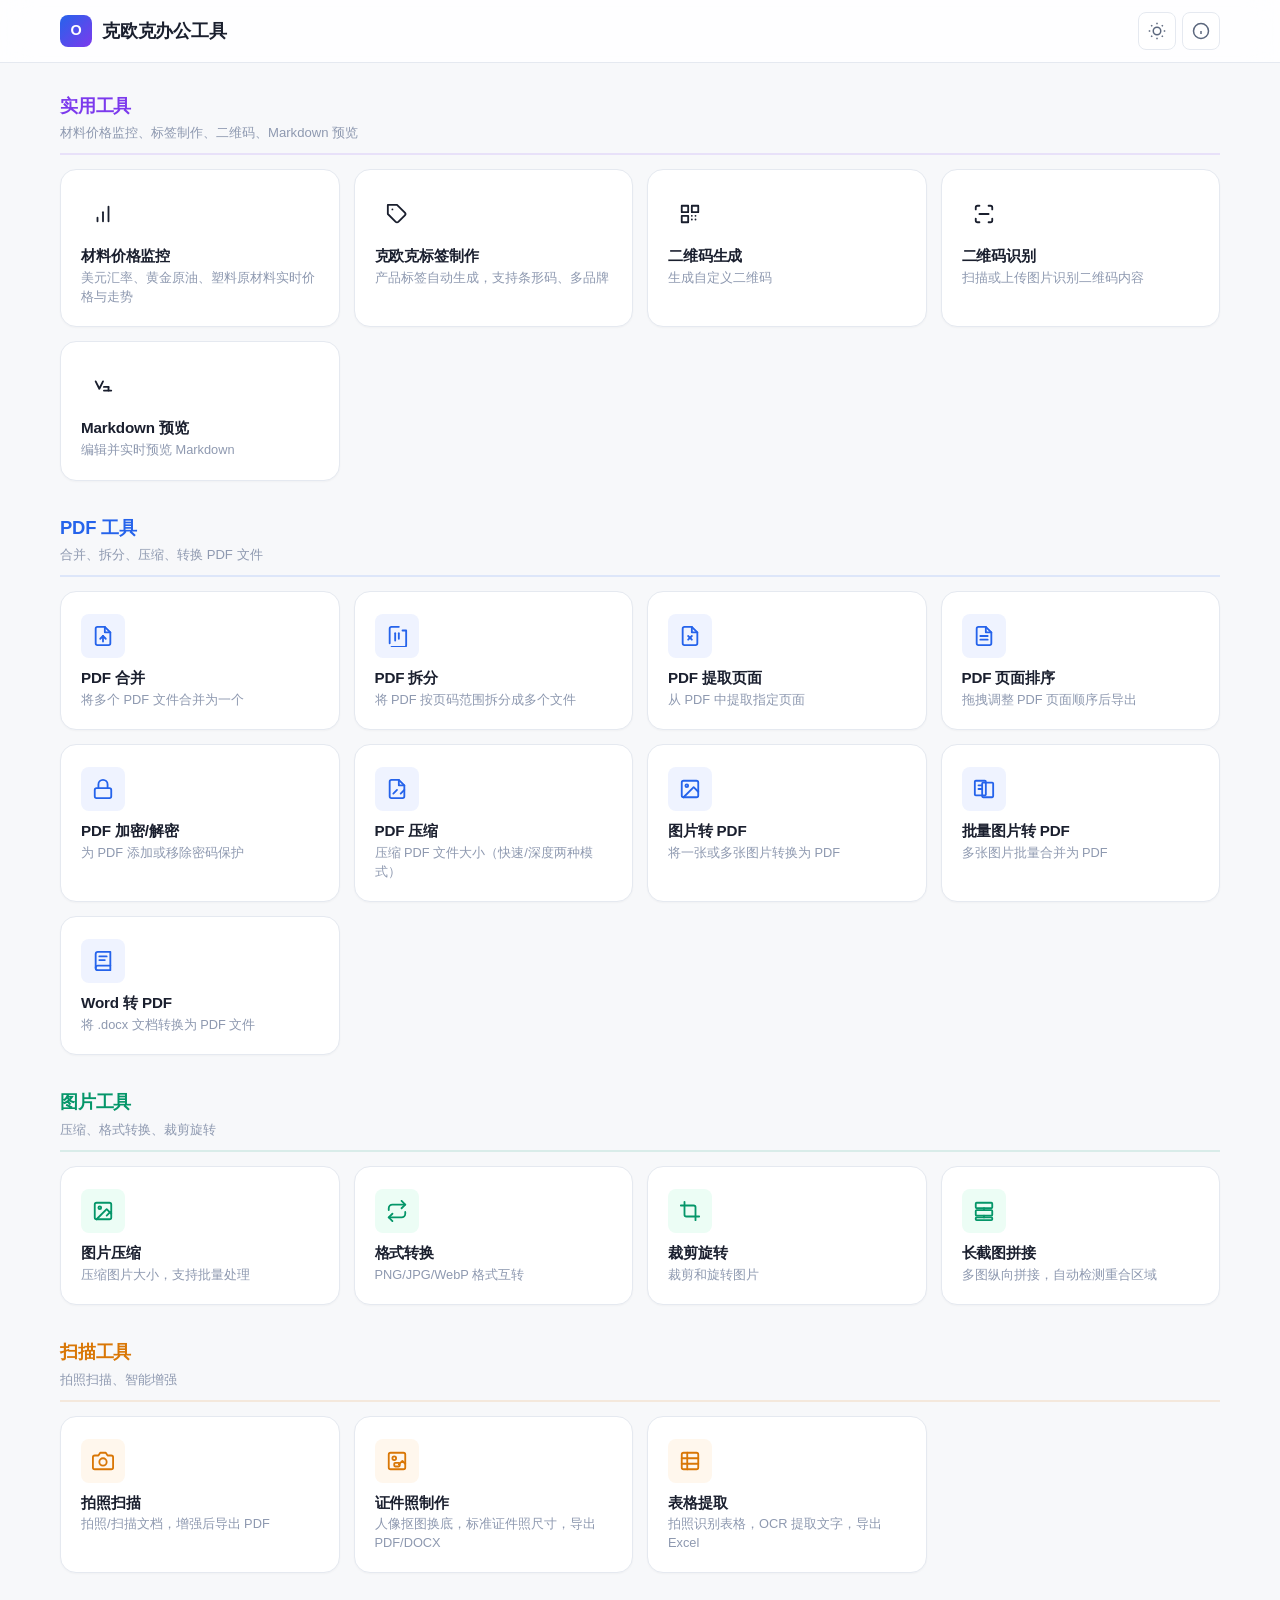
==== index.html @ 63095af4 "新增证件照制作和表格提取功能 - 证件照制作: face-api.js 人脸检测 + 智能裁剪 + 换底色 + PDF/DOCX/PNG 导出 - 表格提取: OpenCV 透视矫正 + 表格线检测 " ====
<!DOCTYPE html>
<html lang="zh-CN">
<head>
  <meta charset="UTF-8">
  <meta name="viewport" content="width=device-width, initial-scale=1.0, user-scalable=no">
  <meta name="theme-color" content="#2563EB">
  <meta name="apple-mobile-web-app-capable" content="yes">
  <meta name="apple-mobile-web-app-status-bar-style" content="black-translucent">
  <meta name="apple-mobile-web-app-title" content="克欧克办公工具">
  <title>克欧克办公工具</title>
  <link rel="manifest" href="manifest.json">
  <link rel="apple-touch-icon" href="assets/icons/icon-192.png">
  <link rel="stylesheet" href="css/style.css">
  <script src="lib/pdf-lib.min.js"></script>
  <script src="lib/pdf.min.js"></script>
  <script src="lib/mammoth.browser.min.js"></script>
  <script src="lib/html2canvas.min.js"></script>
  <script src="lib/jsQR.js"></script>
  <script src="lib/tesseract.min.js"></script>
  <script src="lib/tesseract.worker.min.js"></script>
  <script src="lib/xlsx.full.min.js"></script>
  <script src="lib/qrcode.min.js"></script>
  <script src="lib/marked.min.js"></script>
  <script src="lib/browser-image-compression.js"></script>
  <script src="lib/face-api.min.js"></script>
</head>
<body>
  <header class="app-header">
    <div class="header-inner">
      <a class="logo" href="#">
        <div class="logo-icon">O</div>
        <span>克欧克办公工具</span>
      </a>
      <div class="header-actions">
        <button class="icon-btn" id="themeToggle" title="切换深色模式" aria-label="切换深色模式">
          <svg class="icon-sun" width="18" height="18" viewBox="0 0 24 24" fill="none" stroke="currentColor" stroke-width="2"><circle cx="12" cy="12" r="5"/><line x1="12" y1="1" x2="12" y2="3"/><line x1="12" y1="21" x2="12" y2="23"/><line x1="4.22" y1="4.22" x2="5.64" y2="5.64"/><line x1="18.36" y1="18.36" x2="19.78" y2="19.78"/><line x1="1" y1="12" x2="3" y2="12"/><line x1="21" y1="12" x2="23" y2="12"/><line x1="4.22" y1="19.78" x2="5.64" y2="18.36"/><line x1="18.36" y1="5.64" x2="19.78" y2="4.22"/></svg>
          <svg class="icon-moon" width="18" height="18" viewBox="0 0 24 24" fill="none" stroke="currentColor" stroke-width="2"><path d="M21 12.79A9 9 0 1 1 11.21 3 7 7 0 0 0 21 12.79z"/></svg>
        </button>
        <button class="icon-btn" id="infoBtn" title="关于" aria-label="关于">
          <svg width="18" height="18" viewBox="0 0 24 24" fill="none" stroke="currentColor" stroke-width="2"><circle cx="12" cy="12" r="10"/><line x1="12" y1="16" x2="12" y2="12"/><line x1="12" y1="8" x2="12.01" y2="8"/></svg>
        </button>
      </div>
    </div>
  </header>

  <main class="main-content" id="mainContent">
    <div class="tool-home" id="cardsGrid"></div>
    <div class="tool-workspace hidden" id="toolWorkspace">
      <div class="back-nav">
        <button class="back-btn" id="backBtn">
          <svg width="16" height="16" viewBox="0 0 24 24" fill="none" stroke="currentColor" stroke-width="2"><polyline points="15 18 9 12 15 6"/></svg>
          返回
        </button>
      </div>
      <div class="tool-container" id="toolContainer"></div>
    </div>
  </main>

  <div class="toast-container" id="toastContainer"></div>

  <div class="modal-overlay hidden" id="aboutModal">
    <div class="modal-content">
      <h2>关于克欧克办公工具</h2>
      <p>纯前端本地运行，所有数据不上传服务器。</p>
      <p>替代 WPS / 夸克 中常见的付费功能。</p>
      <div class="feature-list">
        <span>PDF 合并/拆分/加密</span>
        <span>PDF 压缩（快速/深度）</span>
        <span>图片压缩/转换/裁剪/长截图</span>
        <span>拍照扫描/增强</span>
        <span>Word 转 PDF</span>
        <span>材料价格/标签/二维码/Markdown</span>
      </div>
      <p class="version-text">v1.6 · 完全离线可用 · 纯前端</p>
      <button class="btn btn-primary modal-close">关闭</button>
    </div>
  </div>

  <script src="js/utils.js"></script>
  <script src="js/router.js"></script>
  <script src="js/tools/pdf-merge.js"></script>
  <script src="js/tools/pdf-split.js"></script>
  <script src="js/tools/pdf-extract.js"></script>
  <script src="js/tools/pdf-reorder.js"></script>
  <script src="js/tools/pdf-encrypt.js"></script>
  <script src="js/tools/pdf-compress.js"></script>
  <script src="js/tools/img2pdf.js"></script>
  <script src="js/tools/word2pdf.js"></script>
  <script src="js/tools/img-compress.js"></script>
  <script src="js/tools/img-convert.js"></script>
  <script src="js/tools/img-crop.js"></script>
  <script src="js/tools/long-screenshot.js"></script>
  <script src="js/tools/scanner.js"></script>
  <script src="js/tools/qrcode-gen.js"></script>
  <script src="js/tools/qrcode-scan.js"></script>
  <script src="js/tools/markdown.js"></script>
  <script src="js/tools/id-photo.js"></script>
  <script src="js/tools/table-extract.js"></script>
  <script>
    document.addEventListener('DOMContentLoaded', () => { OfficeToolkit.init(); });
  </script>
  <script>
    if ('serviceWorker' in navigator) {
      navigator.serviceWorker.register('sw.js').catch(() => {});
    }
  </script>
</body>
</html>
---- css/style.css ----
/* ========================================
   Local Office Toolkit — Vibrant System
   Direction B: Category-color-driven design
   ======================================== */

/* ----- Custom Properties ----- */
:root {
  /* Category colors */
  --cat-pdf: #2563EB;
  --cat-pdf-soft: #EFF3FF;
  --cat-pdf-glow: rgba(37,99,235,0.12);
  --cat-image: #059669;
  --cat-image-soft: #ECFDF5;
  --cat-image-glow: rgba(5,150,105,0.12);
  --cat-scan: #D97706;
  --cat-scan-soft: #FFF7ED;
  --cat-scan-glow: rgba(217,119,6,0.12);
  --cat-util: #7C3AED;
  --cat-util-soft: #F5F3FF;
  --cat-util-glow: rgba(124,58,237,0.12);

  /* Surfaces */
  --bg: #F7F8FA;
  --bg-card: #FFFFFF;
  --bg-header: rgba(255,255,255,0.82);
  --bg-input: #F1F5F9;
  --bg-hover: #EEF2F6;
  --bg-toolbar: #FFFFFF;

  /* Borders */
  --border: #E5E9F0;
  --border-light: #F0F2F5;
  --border-focus: #93B4F5;

  /* Text */
  --text: #1A1F2E;
  --text-secondary: #5B677D;
  --text-muted: #8E99B0;

  /* Shadows */
  --shadow-xs: 0 1px 2px rgba(0,0,0,0.03);
  --shadow-sm: 0 1px 3px rgba(0,0,0,0.05), 0 1px 2px rgba(0,0,0,0.04);
  --shadow: 0 1px 3px rgba(15,23,42,0.06), 0 1px 2px rgba(15,23,42,0.04);
  --shadow-md: 0 4px 8px rgba(15,23,42,0.06), 0 2px 4px rgba(15,23,42,0.04);
  --shadow-lg: 0 12px 24px rgba(15,23,42,0.08), 0 4px 8px rgba(15,23,42,0.04);
  --shadow-xl: 0 20px 40px rgba(15,23,42,0.1), 0 8px 16px rgba(15,23,42,0.04);

  /* Radius scale */
  --radius-xs: 6px;
  --radius-sm: 8px;
  --radius: 12px;
  --radius-lg: 16px;
  --radius-xl: 20px;
  --radius-full: 999px;

  /* Transitions */
  --ease-out: cubic-bezier(0.16, 1, 0.3, 1);
  --ease-in-out: cubic-bezier(0.65, 0, 0.35, 1);
  --duration-fast: 150ms;
  --duration: 200ms;
  --duration-slow: 300ms;

  /* Typography */
  --font-sans: -apple-system, BlinkMacSystemFont, "SF Pro Display", "PingFang SC", "Hiragino Sans GB", "Microsoft YaHei", "Noto Sans SC", sans-serif;
  --font-mono: "SF Mono", "Fira Code", "JetBrains Mono", "Cascadia Code", "Consolas", monospace;
}

/* ----- Dark Mode ----- */
[data-theme="dark"] {
  --bg: #0C1222;
  --bg-card: #151D30;
  --bg-header: rgba(12,18,34,0.85);
  --bg-input: #1D283E;
  --bg-hover: #1D283E;
  --bg-toolbar: #151D30;

  --border: #1E2A42;
  --border-light: #182032;
  --border-focus: #3B5BA8;

  --text: #E8ECF4;
  --text-secondary: #8B99BB;
  --text-muted: #5B6A8A;

  --shadow-xs: 0 1px 2px rgba(0,0,0,0.2);
  --shadow-sm: 0 1px 3px rgba(0,0,0,0.3);
  --shadow: 0 1px 3px rgba(0,0,0,0.35);
  --shadow-md: 0 4px 8px rgba(0,0,0,0.35);
  --shadow-lg: 0 12px 24px rgba(0,0,0,0.4);
  --shadow-xl: 0 20px 40px rgba(0,0,0,0.5);

  /* Softer category colors for dark */
  --cat-pdf: #5B9AFF;
  --cat-pdf-soft: rgba(91,154,255,0.1);
  --cat-pdf-glow: rgba(91,154,255,0.08);
  --cat-image: #34D399;
  --cat-image-soft: rgba(52,211,153,0.1);
  --cat-image-glow: rgba(52,211,153,0.08);
  --cat-scan: #FBBF24;
  --cat-scan-soft: rgba(251,191,36,0.1);
  --cat-scan-glow: rgba(251,191,36,0.08);
  --cat-util: #A78BFA;
  --cat-util-soft: rgba(167,139,250,0.1);
  --cat-util-glow: rgba(167,139,250,0.08);
}

/* ----- Reset ----- */
*, *::before, *::after { margin:0; padding:0; box-sizing:border-box; }
html { font-size:16px; -webkit-text-size-adjust:100%; -webkit-font-smoothing:antialiased; -moz-osx-font-smoothing:grayscale; }
body {
  font-family: var(--font-sans);
  background: var(--bg);
  color: var(--text);
  line-height: 1.6;
  min-height: 100vh; min-height: 100dvh;
  transition: background var(--duration) var(--ease-out), color var(--duration) var(--ease-out);
}
.hidden { display:none !important; }

/* ----- Focus Ring ----- */
:focus-visible {
  outline: 2px solid var(--border-focus);
  outline-offset: 2px;
  border-radius: var(--radius-xs);
}

/* ========================================
   HEADER
   ======================================== */
.app-header {
  position: sticky; top: 0; z-index: 100;
  background: var(--bg-header);
  backdrop-filter: blur(16px) saturate(180%);
  -webkit-backdrop-filter: blur(16px) saturate(180%);
  border-bottom: 1px solid var(--border);
}
.header-inner {
  max-width: 1200px; margin: 0 auto;
  padding: 12px 20px;
  display: flex; align-items: center; gap: 16px;
}
.logo {
  display: flex; align-items: center; gap: 10px;
  font-size: 1.15rem; font-weight: 700;
  color: var(--text); letter-spacing: -0.01em;
  flex: 1; text-decoration: none;
}
.logo-icon {
  width: 32px; height: 32px;
  border-radius: var(--radius-sm);
  background: linear-gradient(135deg, var(--cat-pdf), var(--cat-util));
  display: flex; align-items: center; justify-content: center;
  color: #fff; font-size: 0.9rem; font-weight: 800;
}
.header-actions { display:flex; gap:6px; }
.icon-btn {
  width: 38px; height: 38px;
  border: 1px solid var(--border);
  border-radius: var(--radius-sm);
  background: var(--bg-card);
  color: var(--text-secondary);
  cursor: pointer; display: flex; align-items: center; justify-content: center;
  transition: all var(--duration-fast) var(--ease-out);
}
.icon-btn:hover { background: var(--bg-hover); color: var(--text); border-color: var(--text-muted); }
.icon-btn:active { transform: scale(0.95); }

[data-theme="dark"] .icon-sun, [data-theme="light"] .icon-moon,
:root:not([data-theme="dark"]) .icon-moon { display:none; }

/* ========================================
   MAIN CONTENT
   ======================================== */
.main-content {
  max-width: 1200px; margin: 0 auto;
  padding: 28px 20px 40px;
  min-height: calc(100vh - 80px);
}


/* ----- Section headers ----- */
.section-header {
  margin: 32px 0 14px;
  padding-bottom: 10px;
  border-bottom: 2px solid var(--border-light);
}
.section-header:first-child { margin-top: 0; }
.section-header h3 {
  font-size: 1.15rem; font-weight: 700; letter-spacing: -0.01em;
  color: var(--text);
}
.section-header p {
  font-size: 0.82rem; color: var(--text-muted);
  margin-top: 2px;
}
.section-header[data-color="pdf"]    { border-color: var(--cat-pdf-glow); }
.section-header[data-color="pdf"] h3 { color: var(--cat-pdf); }
.section-header[data-color="image"]  { border-color: var(--cat-image-glow); }
.section-header[data-color="image"] h3 { color: var(--cat-image); }
.section-header[data-color="scan"]   { border-color: var(--cat-scan-glow); }
.section-header[data-color="scan"] h3 { color: var(--cat-scan); }
.section-header[data-color="util"]   { border-color: var(--cat-util-glow); }
.section-header[data-color="util"] h3 { color: var(--cat-util); }

/* ----- Tool home wrapper ----- */
.tool-home {}

/* ========================================
   CARDS GRID
   ======================================== */
.cards-grid {
  display: grid;
  grid-template-columns: repeat(auto-fill, minmax(240px, 1fr));
  gap: 14px;
}

.tool-card {
  position: relative;
  background: var(--bg-card);
  border: 1px solid var(--border);
  border-radius: var(--radius-lg);
  padding: 22px 20px 20px;
  cursor: pointer;
  transition: all var(--duration) var(--ease-out);
  box-shadow: var(--shadow-xs);
  display: flex; flex-direction: column; gap: 10px;
  overflow: hidden;
}
.tool-card::before {
  content: '';
  position: absolute; inset: 0;
  opacity: 0; transition: opacity var(--duration) var(--ease-out);
  border-radius: inherit; z-index: 0;
  pointer-events: none;
}
.tool-card:hover {
  transform: translateY(-3px);
  box-shadow: var(--shadow-lg);
}
.tool-card:hover::before { opacity: 1; }
.tool-card:active { transform: translateY(-1px); box-shadow: var(--shadow); }

/* Category glow overlay on hover */
.tool-card[data-category="pdf"]:hover::before    { background: var(--cat-pdf-glow); }
.tool-card[data-category="image"]:hover::before  { background: var(--cat-image-glow); }
.tool-card[data-category="scan"]:hover::before   { background: var(--cat-scan-glow); }
.tool-card[data-category="utility"]:hover::before{ background: var(--cat-util-glow); }

/* Icon container */
.card-icon-wrap {
  width: 44px; height: 44px;
  border-radius: var(--radius-sm);
  display: flex; align-items: center; justify-content: center;
  flex-shrink: 0; position: relative; z-index: 1;
  transition: transform var(--duration) var(--ease-out);
}
.tool-card:hover .card-icon-wrap { transform: scale(1.08); }

.tool-card[data-category="pdf"] .card-icon-wrap     { background: var(--cat-pdf-soft); color: var(--cat-pdf); }
.tool-card[data-category="image"] .card-icon-wrap   { background: var(--cat-image-soft); color: var(--cat-image); }
.tool-card[data-category="scan"] .card-icon-wrap    { background: var(--cat-scan-soft); color: var(--cat-scan); }
.tool-card[data-category="utility"] .card-icon-wrap { background: var(--cat-util-soft); color: var(--cat-util); }

.card-icon-wrap svg { width: 22px; height: 22px; }

.card-body { position:relative; z-index:1; }
.card-title {
  font-size: 0.95rem; font-weight: 600; color: var(--text);
  letter-spacing: -0.01em; line-height: 1.3;
}
.card-desc {
  font-size: 0.8rem; color: var(--text-muted);
  line-height: 1.45; margin-top: 3px;
}

/* ========================================
   TOOL WORKSPACE
   ======================================== */
.tool-workspace {
  background: var(--bg-card);
  border: 1px solid var(--border);
  border-radius: var(--radius-lg);
  padding: 24px;
  box-shadow: var(--shadow-sm);
  animation: workspaceIn var(--duration-slow) var(--ease-out);
}
@keyframes workspaceIn {
  from { opacity:0; transform:translateY(8px); }
  to   { opacity:1; transform:translateY(0); }
}

.back-nav {
  display: flex; align-items: center; gap: 8px;
  margin-bottom: 20px; padding-bottom: 16px;
  border-bottom: 1px solid var(--border-light);
}
.back-btn {
  display: inline-flex; align-items: center; gap: 6px;
  padding: 7px 14px;
  border: 1px solid var(--border);
  border-radius: var(--radius-sm);
  background: var(--bg-card);
  color: var(--text-secondary);
  font-size: 0.85rem; font-weight: 500;
  cursor: pointer;
  transition: all var(--duration-fast) var(--ease-out);
}
.back-btn:hover { background: var(--bg-hover); color: var(--text); }
.back-btn:active { transform: scale(0.97); }
.tool-breadcrumb {
  font-size: 0.85rem; color: var(--text-muted);
  font-weight: 500;
}
.tool-container { animation: fadeIn var(--duration) var(--ease-out); }
@keyframes fadeIn { from{opacity:0} to{opacity:1} }

/* ----- Shared form elements ----- */
.form-group { margin-bottom: 16px; }
.form-label {
  display: block; font-size: 0.85rem; font-weight: 600;
  color: var(--text); margin-bottom: 6px;
}
.form-input, .form-select, .form-textarea {
  width: 100%;
  padding: 10px 14px;
  border: 1px solid var(--border);
  border-radius: var(--radius-sm);
  background: var(--bg-input);
  color: var(--text);
  font-size: 0.9rem; font-family: var(--font-sans);
  transition: all var(--duration-fast) var(--ease-out);
}
.form-input:focus, .form-select:focus, .form-textarea:focus {
  outline: none; border-color: var(--border-focus);
  box-shadow: 0 0 0 3px rgba(37,99,235,0.1);
}
.form-textarea { resize:vertical; min-height:80px; }
.form-hint { font-size:0.78rem; color:var(--text-muted); margin-top:4px; }
.form-row { display:flex; gap:10px; align-items:end; flex-wrap:wrap; }

/* ----- Buttons ----- */
.btn {
  display: inline-flex; align-items: center; justify-content: center; gap: 6px;
  padding: 9px 18px; border: 1px solid var(--border);
  border-radius: var(--radius-sm);
  font-size: 0.875rem; font-weight: 550; font-family: var(--font-sans);
  cursor: pointer; white-space: nowrap;
  transition: all var(--duration-fast) var(--ease-out);
  background: var(--bg-card); color: var(--text);
}
.btn:hover { background: var(--bg-hover); }
.btn:active { transform: scale(0.97); }
.btn-primary {
  background: var(--cat-pdf); color: #fff; border-color: var(--cat-pdf);
}
.btn-primary:hover { filter: brightness(1.1); }
.btn-success { background:var(--cat-image); color:#fff; border-color:var(--cat-image); }
.btn-success:hover { filter: brightness(1.1); }
.btn-warning { background:var(--cat-scan); color:#fff; border-color:var(--cat-scan); }
.btn-warning:hover { filter: brightness(1.1); }
.btn-danger { background:#EF4444; color:#fff; border-color:#EF4444; }
.btn-danger:hover { filter: brightness(1.1); }
.btn-sm { padding:5px 12px; font-size:0.8rem; }
.btn-lg { padding:12px 24px; font-size:1rem; }
.btn:disabled { opacity:0.5; cursor:not-allowed; pointer-events:none; }
.btn-group { display:flex; gap:8px; flex-wrap:wrap; margin-top:12px; }

/* ----- Drop zone ----- */
.drop-zone {
  border: 2px dashed var(--border);
  border-radius: var(--radius);
  padding: 36px 20px;
  text-align: center;
  cursor: pointer;
  transition: all var(--duration) var(--ease-out);
  background: var(--bg);
}
.drop-zone:hover, .drop-zone.drag-over {
  border-color: var(--cat-pdf);
  background: var(--cat-pdf-soft);
}
.drop-zone-icon {
  font-size: 2.2rem; margin-bottom: 10px; display: block;
}
.drop-zone-text { font-size:0.9rem; color:var(--text-secondary); }
.drop-zone-hint { font-size:0.78rem; color:var(--text-muted); margin-top:6px; }
.file-list { margin-top:14px; display:flex; flex-direction:column; gap:6px; }
.file-item {
  display:flex; align-items:center; gap:10px;
  padding:8px 12px; background:var(--bg);
  border-radius:var(--radius-sm); font-size:0.85rem;
}
.file-item .file-name { flex:1; color:var(--text); }
.file-item .file-size { color:var(--text-muted); font-size:0.78rem; }
.file-item .file-remove {
  cursor:pointer; color:var(--text-muted);
  font-size:1.1rem; line-height:1; padding:2px 4px;
}
.file-item .file-remove:hover { color:#EF4444; }

/* ========================================
   PROGRESS / RESULT
   ======================================== */
.progress-bar-wrap {
  width:100%; height:6px; background:var(--bg-input);
  border-radius:var(--radius-full); overflow:hidden; margin-top:12px;
}
.progress-bar-fill {
  height:100%; border-radius:var(--radius-full);
  background: linear-gradient(90deg, var(--cat-pdf), var(--cat-util));
  transition: width 0.4s var(--ease-out);
}
.result-area { margin-top:16px; }
.result-preview {
  border:1px solid var(--border); border-radius:var(--radius);
  padding:16px; background:var(--bg);
  max-height:300px; overflow-y:auto;
}

/* ========================================
   MODAL
   ======================================== */
.modal-overlay {
  position:fixed; inset:0; z-index:200;
  background: rgba(0,0,0,0.4);
  backdrop-filter: blur(4px);
  -webkit-backdrop-filter: blur(4px);
  display:flex; align-items:center; justify-content:center;
  animation: fadeIn var(--duration-fast) var(--ease-out);
  padding: 20px;
}
.modal-content {
  background: var(--bg-card);
  border: 1px solid var(--border);
  border-radius: var(--radius-lg);
  padding: 28px 24px;
  max-width: 420px; width: 100%;
  box-shadow: var(--shadow-xl);
  animation: modalIn var(--duration-slow) var(--ease-out);
}
@keyframes modalIn {
  from { opacity:0; transform:scale(0.95) translateY(8px); }
  to   { opacity:1; transform:scale(1) translateY(0); }
}
.modal-content h2 {
  font-size: 1.2rem; font-weight: 700; margin-bottom: 14px;
  letter-spacing: -0.01em;
}
.modal-content p { font-size:0.88rem; color:var(--text-secondary); margin-bottom:8px; }
.feature-list {
  display: flex; flex-wrap: wrap; gap: 8px;
  margin: 14px 0;
}
.feature-list span {
  padding: 5px 10px; border-radius: var(--radius-full);
  background: var(--bg); font-size: 0.78rem; color: var(--text-secondary);
}
.version-text {
  font-size: 0.78rem; color: var(--text-muted);
  text-align: center; margin: 12px 0;
}
.modal-close { margin-top:12px; width:100%; }

/* ========================================
   TOASTS
   ======================================== */
.toast-container {
  position: fixed; top: 20px; right: 20px; z-index: 300;
  display: flex; flex-direction: column; gap: 8px;
  pointer-events: none; max-width: 360px;
}
.toast {
  padding: 12px 18px;
  border-radius: var(--radius-sm);
  font-size: 0.85rem; font-weight: 500;
  box-shadow: var(--shadow-lg);
  pointer-events: auto;
  animation: toastIn var(--duration-slow) var(--ease-out);
  display: flex; align-items: center; gap: 8px;
}
@keyframes toastIn {
  from { opacity:0; transform:translateX(20px); }
  to   { opacity:1; transform:translateX(0); }
}
.toast-success { background:#ECFDF5; color:#065F46; border:1px solid #A7F3D0; }
.toast-error   { background:#FEF2F2; color:#991B1B; border:1px solid #FECACA; }
.toast-info    { background:#EFF6FF; color:#1E40AF; border:1px solid #BFDBFE; }
[data-theme="dark"] .toast-success { background:#064E3B; color:#A7F3D0; border-color:#065F46; }
[data-theme="dark"] .toast-error   { background:#7F1D1D; color:#FECACA; border-color:#991B1B; }
[data-theme="dark"] .toast-info    { background:#1E3A5F; color:#BFDBFE; border-color:#1E40AF; }

/* ========================================
   SPECIALIZED COMPONENTS
   ======================================== */

/* PDF page preview canvas */
.page-preview {
  border:1px solid var(--border); border-radius:var(--radius-xs);
  box-shadow: var(--shadow-sm);
}

/* PDF compress slider */
.range-input { width:100%; accent-color:var(--cat-pdf); }
.range-value { font-weight:600; color:var(--cat-pdf); }

/* Cropper */
.crop-container {
  position:relative; max-width:100%; overflow:hidden;
  border:1px solid var(--border); border-radius:var(--radius);
  margin-top:16px;
}
.crop-container img { display:block; max-width:100%; }
.crop-overlay { position:absolute; inset:0; background:rgba(0,0,0,0.45); }
.crop-box { position:absolute; border:2px dashed #fff; cursor:move; }
.crop-handle {
  position:absolute; width:12px; height:12px;
  background:#fff; border:2px solid var(--cat-pdf);
  border-radius:50%;
}
.crop-handle.nw { top:-6px; left:-6px; cursor:nw-resize; }
.crop-handle.ne { top:-6px; right:-6px; cursor:ne-resize; }
.crop-handle.sw { bottom:-6px; left:-6px; cursor:sw-resize; }
.crop-handle.se { bottom:-6px; right:-6px; cursor:se-resize; }

/* Drag sort (PDF reorder) */
.sort-list {
  display:grid; grid-template-columns:repeat(auto-fill, minmax(110px,1fr));
  gap:10px; margin-top:16px;
}
.sort-item {
  position:relative; border:2px solid var(--border);
  border-radius:var(--radius-sm); overflow:hidden;
  cursor:grab; transition:all var(--duration-fast) var(--ease-out);
}
.sort-item:active { cursor:grabbing; }
.sort-item.dragging { opacity:0.4; border-color:var(--cat-pdf); }
.sort-item.drag-over { border-color:var(--cat-pdf); background:var(--cat-pdf-soft); }
.sort-item canvas { width:100%; display:block; }
.sort-item .page-num {
  position:absolute; bottom:3px; right:3px;
  background:rgba(0,0,0,0.65); color:#fff;
  font-size:0.68rem; padding:1px 6px; border-radius:4px;
  font-weight:600;
}

/* QR Code */
.qr-output {
  display:flex; flex-direction:column; align-items:center; gap:14px;
  margin-top:16px;
}
.qr-output canvas, .qr-output img {
  border:10px solid #fff; box-shadow:var(--shadow-md);
  border-radius:var(--radius-sm);
}

/* Markdown editor */
.markdown-editor { display:flex; gap:16px; margin-top:16px; }
.markdown-editor textarea {
  flex:1; min-height:400px;
  font-family:var(--font-mono); font-size:0.85rem; line-height:1.6;
}
.markdown-preview {
  flex:1; padding:18px; border:1px solid var(--border);
  border-radius:var(--radius-sm); background:var(--bg-card);
  overflow-y:auto; max-height:400px;
}
.markdown-preview h1 { font-size:1.5rem; margin:14px 0 8px; }
.markdown-preview h2 { font-size:1.25rem; margin:12px 0 6px; }
.markdown-preview h3 { font-size:1.1rem; margin:10px 0 4px; }
.markdown-preview p { margin-bottom:8px; }
.markdown-preview pre { background:var(--bg-input); padding:14px; border-radius:var(--radius-sm); overflow-x:auto; margin:10px 0; }
.markdown-preview code { background:var(--bg-input); padding:2px 6px; border-radius:4px; font-size:0.85em; font-family:var(--font-mono); }
.markdown-preview blockquote { border-left:3px solid var(--cat-pdf); padding-left:14px; color:var(--text-secondary); margin:10px 0; }
.markdown-preview table { border-collapse:collapse; width:100%; margin:10px 0; }
.markdown-preview th, .markdown-preview td { border:1px solid var(--border); padding:8px 12px; text-align:left; }
.markdown-preview th { background:var(--bg); font-weight:600; }

/* Camera */
.camera-view {
  position:relative; width:100%; max-width:640px; margin:0 auto;
  border-radius:var(--radius); overflow:hidden;
  border:2px solid var(--border);
}
.camera-view video { width:100%; display:block; }
.camera-view canvas { display:none; }
.camera-controls { display:flex; justify-content:center; gap:14px; margin-top:16px; }
.capture-btn {
  width:64px; height:64px; border-radius:50%;
  border:4px solid var(--cat-scan); background:#fff;
  cursor:pointer; display:flex; align-items:center; justify-content:center;
  transition:all var(--duration-fast) var(--ease-out);
}
.capture-btn:hover { transform:scale(1.08); }
.capture-btn .inner {
  width:48px; height:48px; border-radius:50%;
  background:var(--cat-scan);
}

/* ========================================
   RESPONSIVE
   ======================================== */
@media (max-width:768px) {
  .header-inner { padding:10px 14px; }
  .main-content { padding:20px 14px 32px; }
  .cards-grid { grid-template-columns:repeat(auto-fill, minmax(150px,1fr)); gap:10px; }
  .tool-card { padding:16px 14px; border-radius:var(--radius); }
  .card-icon-wrap { width:38px; height:38px; }
  .card-icon-wrap svg { width:20px; height:20px; }
  .card-title { font-size:0.85rem; }
  .card-desc { font-size:0.75rem; }
  .tool-workspace { padding:18px; }
  .markdown-editor { flex-direction:column; }
  .markdown-editor textarea, .markdown-preview { max-height:300px; }
  .btn-group { flex-direction:column; }
  .btn-group .btn { width:100%; }
  .form-row { flex-direction:column; }
  .toast-container { left:16px; right:16px; top:auto; bottom:16px; }
}

@media (max-width:480px) {
  .header-inner { padding:8px 10px; }
  .logo { font-size:0.95rem; }
  .logo-icon { width:28px; height:28px; font-size:0.75rem; }
  .main-content { padding:16px 10px 24px; }
  /* Single column on phone */
  .cards-grid { grid-template-columns:1fr; gap:8px; }
  .tool-card { flex-direction:row; align-items:center; gap:12px; padding:14px; border-radius:var(--radius); }
  .tool-card .card-icon-wrap { width:40px; height:40px; flex-shrink:0; }
  .tool-card .card-body { flex:1; }
  .card-desc { display:none; }
  .drop-zone { padding:24px 14px; }
  .modal-overlay { padding:12px; align-items:flex-end; }
  .modal-content { border-radius:var(--radius-lg) var(--radius-lg) 0 0; max-width:100%; }
}

/* ----- Additional Tool Utils ----- */
.btn-secondary {
  background: var(--bg-input);
  color: var(--text);
  border: 1px solid var(--border);
}
.btn-secondary:hover { background: var(--bg-hover); }

.progress-bar {
  width: 100%; height: 6px;
  background: var(--bg-input);
  border-radius: var(--radius-full);
  overflow: hidden; margin-top: 12px;
}
.progress-bar.hidden { display: none; }

.progress-text {
  font-size: 0.8rem; color: var(--text-secondary);
  margin-top: 6px;
}
.progress-text.hidden { display: none; }

.preview-container {
  margin-top: 8px;
  border: 1px solid var(--border);
  border-radius: var(--radius);
  padding: 4px; background: var(--bg);
  overflow: hidden;
}
.preview-container img,
.preview-container canvas {
  max-width: 100%; display: block;
  border-radius: var(--radius-xs);
}
.preview-container iframe {
  width: 100%; height: 500px;
  border: none;
}

.result-area .result-icon { font-size: 1.5rem; }
.result-area .result-text {
  flex: 1; font-size: 0.9rem;
  color: var(--cat-image);
}

/* Bare label fallback */
.form-group label {
  display: block; font-size: 0.85rem; font-weight: 600;
  color: var(--text); margin-bottom: 4px;
}
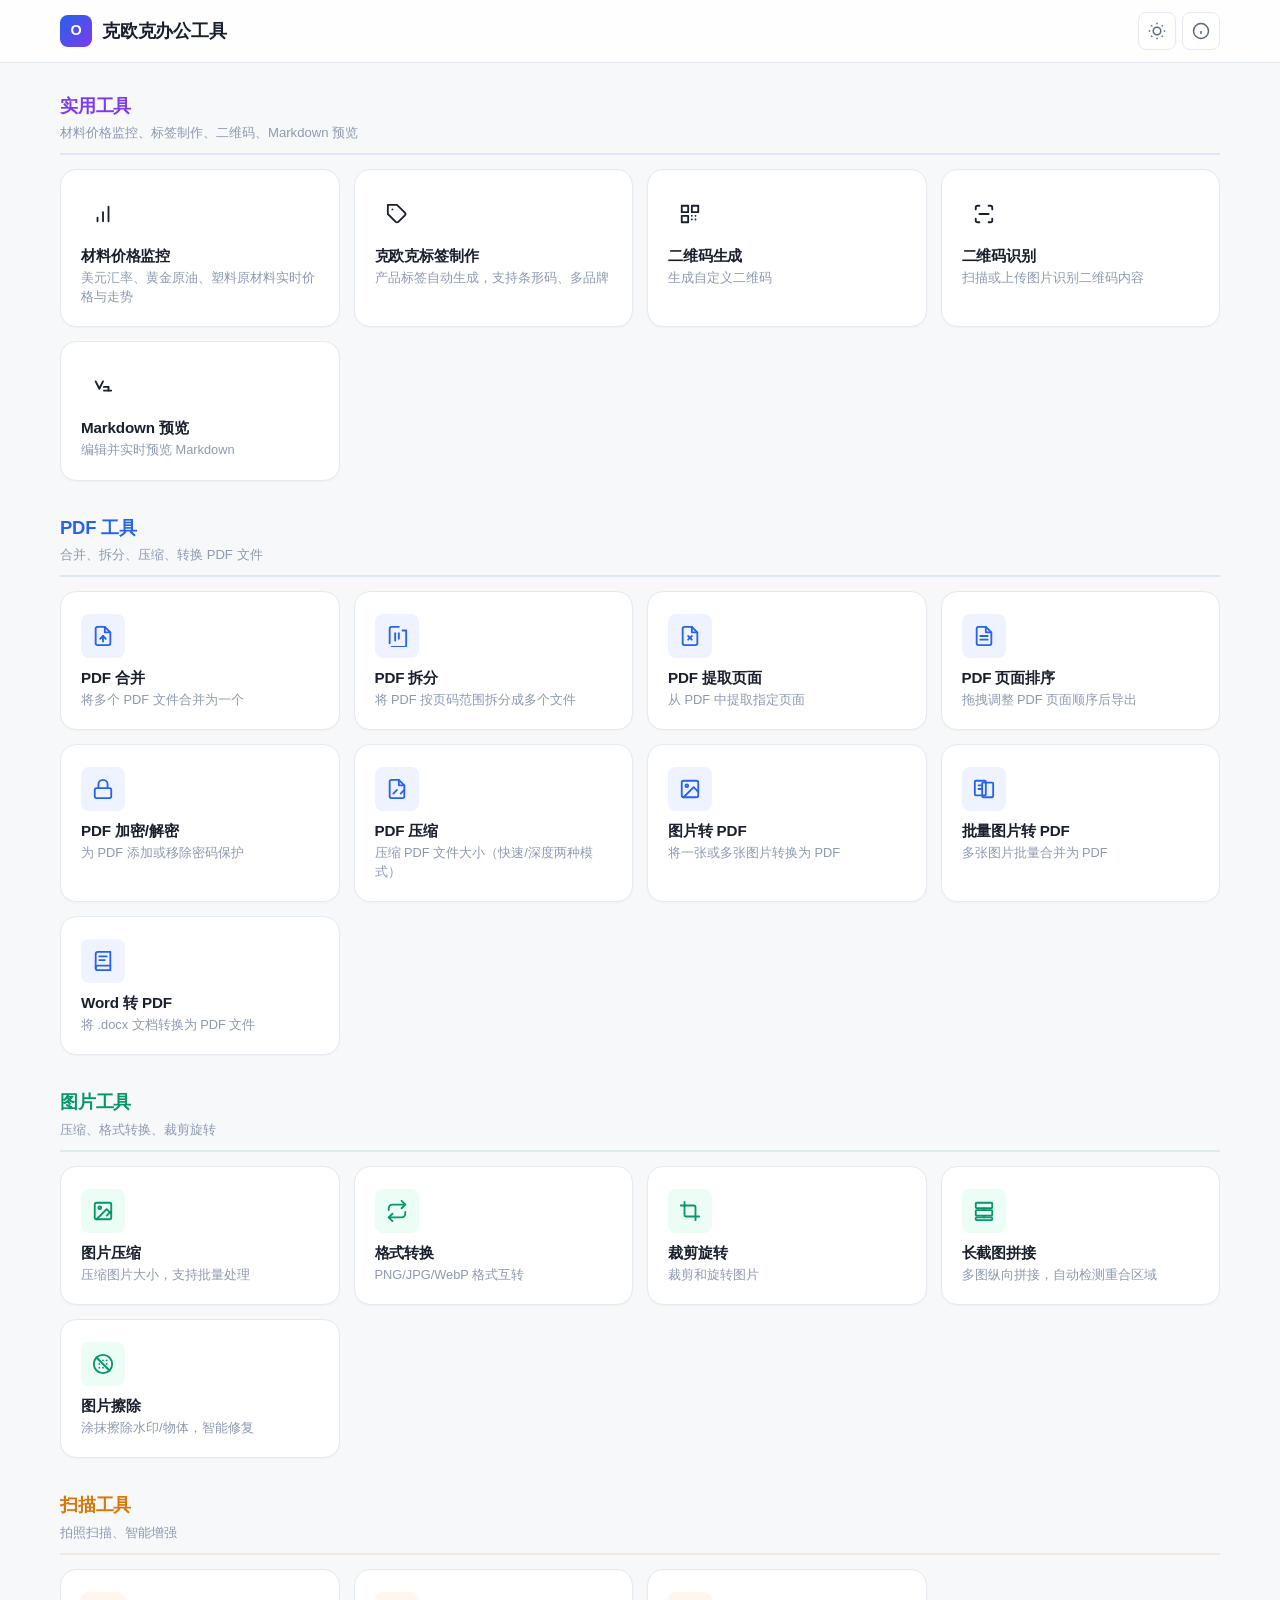
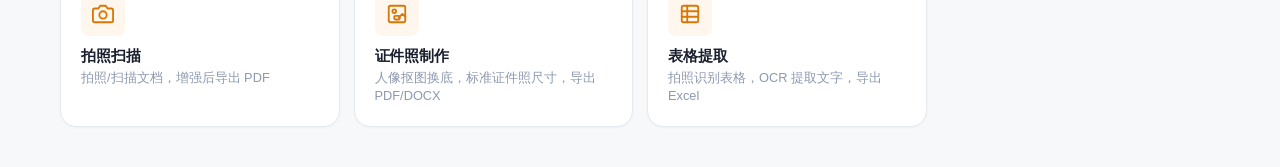
==== commit b46b8542: "新增图片擦除功能（去水印/物体消除） - FMM 快速行进法像素修复算法 - 画笔涂抹 + 橡皮擦 + 撤销/清除 - 可调画笔大小 (3-80px) - 羽化边缘融合 (高斯模糊过渡) - 自动水印" ====
--- a/index.html
+++ b/index.html
@@ -69,9 +69,10 @@
         <span>图片压缩/转换/裁剪/长截图</span>
         <span>拍照扫描/增强</span>
         <span>Word 转 PDF</span>
+        <span>图片擦除/去水印</span>
         <span>材料价格/标签/二维码/Markdown</span>
       </div>
-      <p class="version-text">v1.6 · 完全离线可用 · 纯前端</p>
+      <p class="version-text">v1.7 · 完全离线可用 · 纯前端</p>
       <button class="btn btn-primary modal-close">关闭</button>
     </div>
   </div>
@@ -90,6 +91,7 @@
   <script src="js/tools/img-convert.js"></script>
   <script src="js/tools/img-crop.js"></script>
   <script src="js/tools/long-screenshot.js"></script>
+  <script src="js/tools/image-inpaint.js"></script>
   <script src="js/tools/scanner.js"></script>
   <script src="js/tools/qrcode-gen.js"></script>
   <script src="js/tools/qrcode-scan.js"></script>
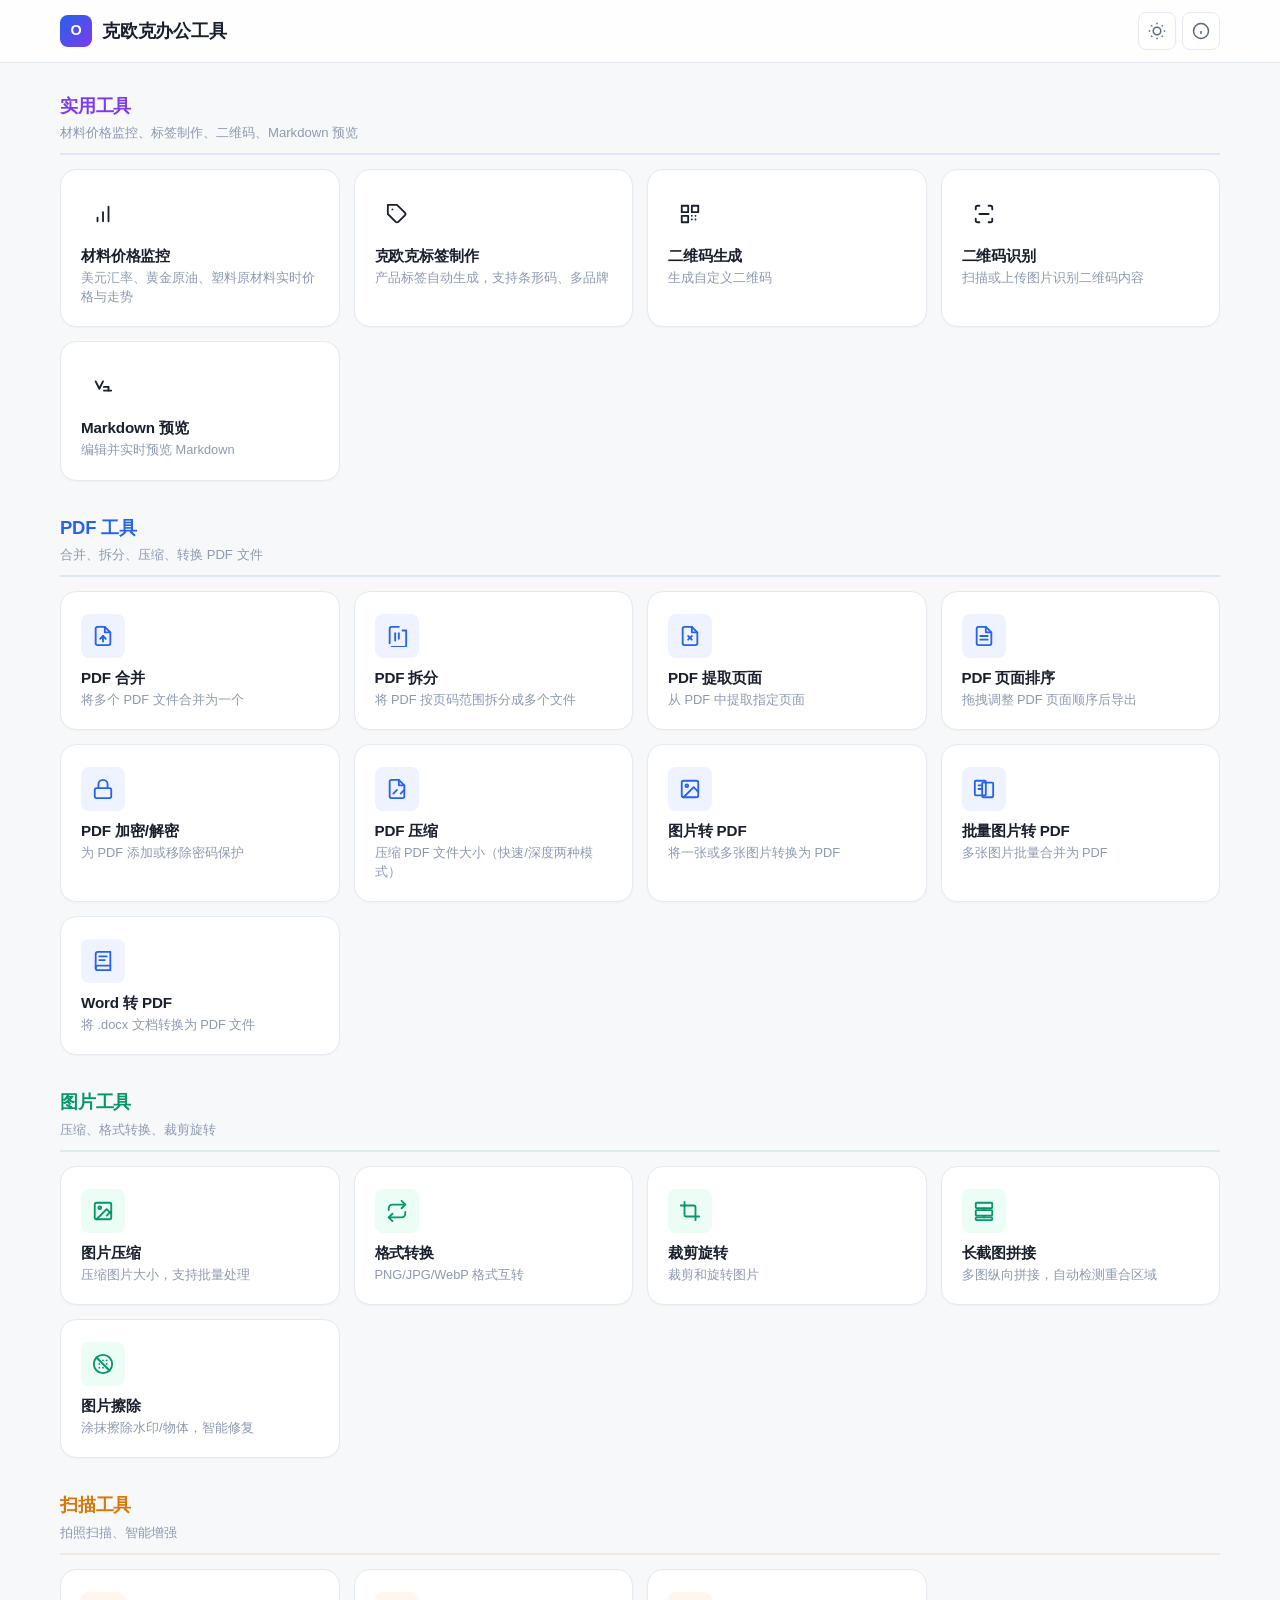
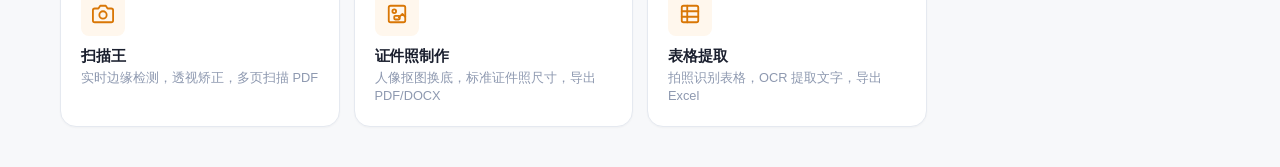
==== commit 84e72bb0: "重构：删除旧拍照扫描，新增扫描王 扫描王核心功能（6 阶段管线）： - 实时边缘检测：Canny + 自适应阈值 + 凸度验证，蓝色边框叠加 - 自动抓拍：四边形置信度 >0.6 自动触发（可开关） " ====
--- a/index.html
+++ b/index.html
@@ -67,12 +67,12 @@
         <span>PDF 合并/拆分/加密</span>
         <span>PDF 压缩（快速/深度）</span>
         <span>图片压缩/转换/裁剪/长截图</span>
-        <span>拍照扫描/增强</span>
+        <span>扫描王（实时边缘检测+多页PDF）</span>
         <span>Word 转 PDF</span>
         <span>图片擦除/去水印</span>
         <span>材料价格/标签/二维码/Markdown</span>
       </div>
-      <p class="version-text">v1.7 · 完全离线可用 · 纯前端</p>
+      <p class="version-text">v1.8 · 完全离线可用 · 纯前端</p>
       <button class="btn btn-primary modal-close">关闭</button>
     </div>
   </div>
@@ -92,7 +92,7 @@
   <script src="js/tools/img-crop.js"></script>
   <script src="js/tools/long-screenshot.js"></script>
   <script src="js/tools/image-inpaint.js"></script>
-  <script src="js/tools/scanner.js"></script>
+  <script src="js/tools/scan-king.js"></script>
   <script src="js/tools/qrcode-gen.js"></script>
   <script src="js/tools/qrcode-scan.js"></script>
   <script src="js/tools/markdown.js"></script>
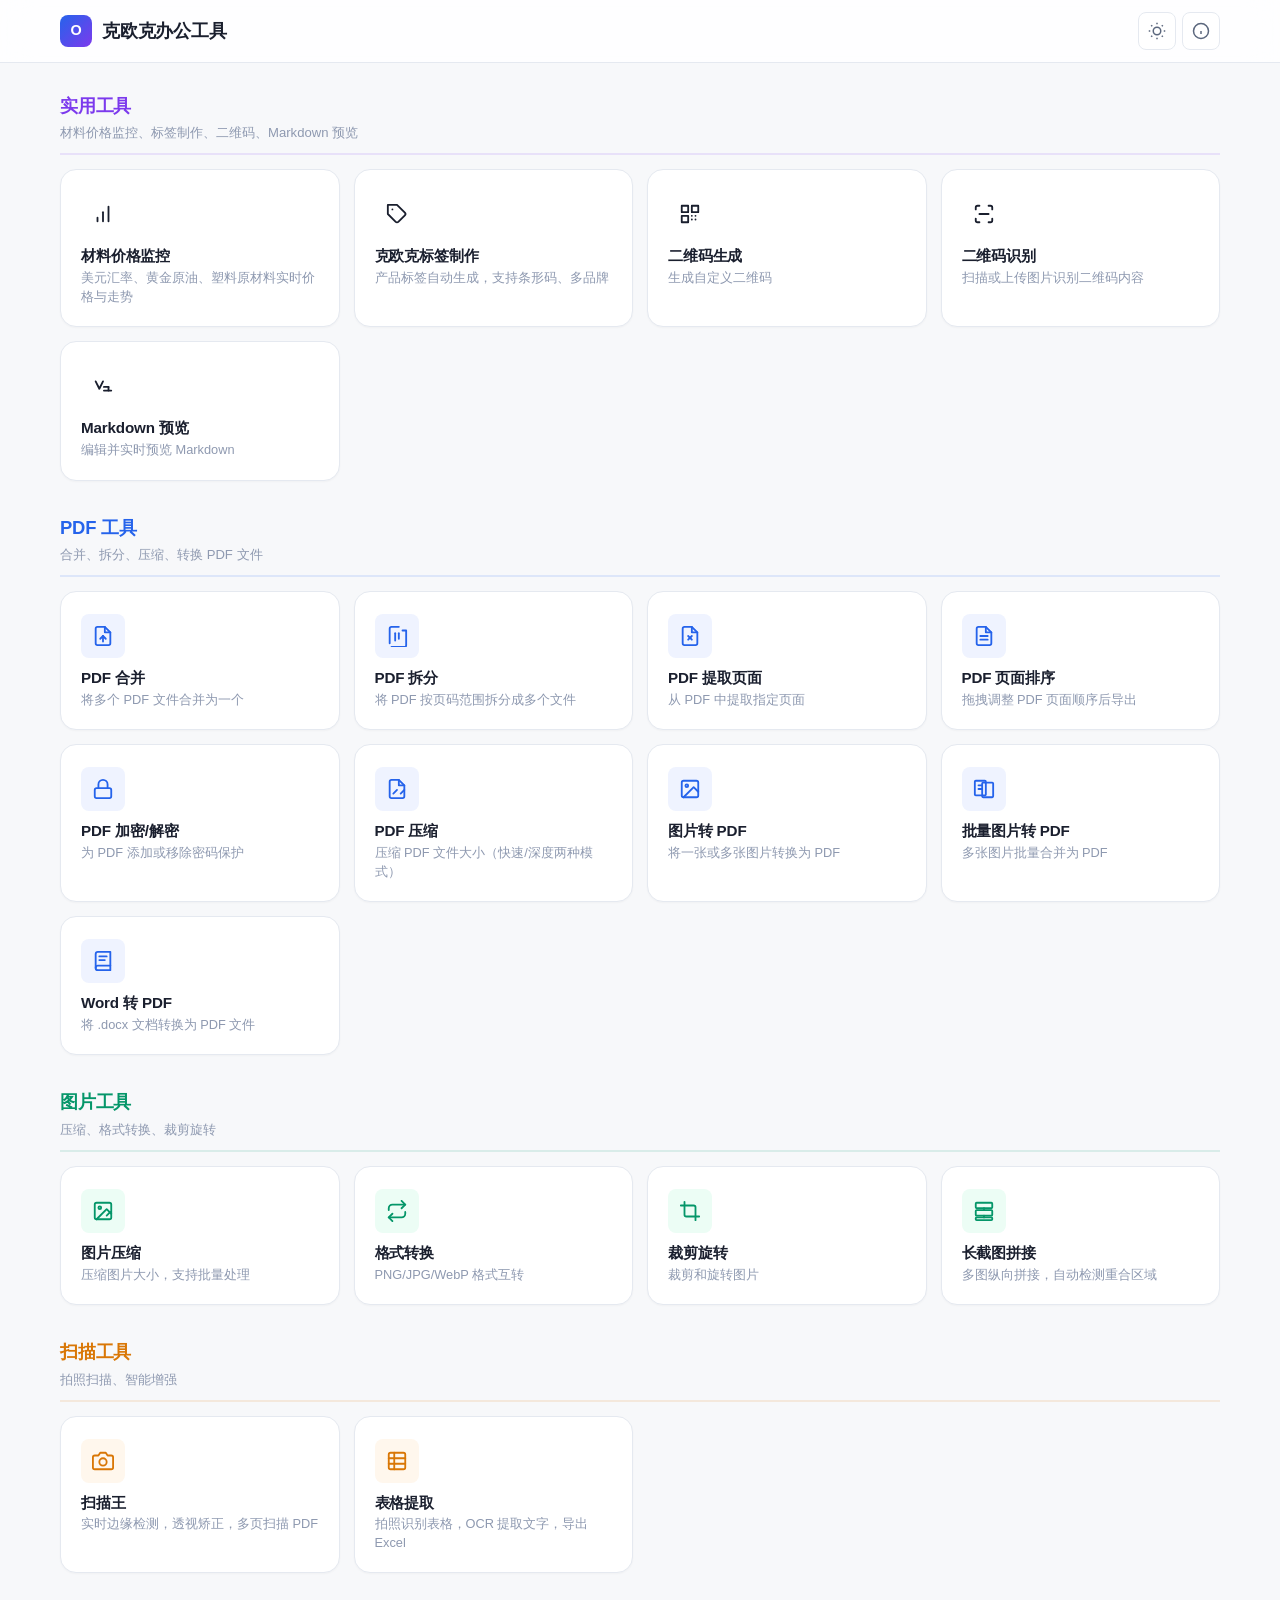
==== commit 452acb42: "删除图片擦除和证件照制作功能 - 移除 image-inpaint、id-photo 工具条目和图标 - 移除 index.html 脚本引用和关于弹窗描述 - 移除 sw.js 缓存条目 - 版本升" ====
--- a/index.html
+++ b/index.html
@@ -69,10 +69,9 @@
         <span>图片压缩/转换/裁剪/长截图</span>
         <span>扫描王（实时边缘检测+多页PDF）</span>
         <span>Word 转 PDF</span>
-        <span>图片擦除/去水印</span>
         <span>材料价格/标签/二维码/Markdown</span>
       </div>
-      <p class="version-text">v1.8 · 完全离线可用 · 纯前端</p>
+      <p class="version-text">v2.0 · 完全离线可用 · 纯前端</p>
       <button class="btn btn-primary modal-close">关闭</button>
     </div>
   </div>
@@ -91,12 +90,10 @@
   <script src="js/tools/img-convert.js"></script>
   <script src="js/tools/img-crop.js"></script>
   <script src="js/tools/long-screenshot.js"></script>
-  <script src="js/tools/image-inpaint.js"></script>
   <script src="js/tools/scan-king.js"></script>
   <script src="js/tools/qrcode-gen.js"></script>
   <script src="js/tools/qrcode-scan.js"></script>
   <script src="js/tools/markdown.js"></script>
-  <script src="js/tools/id-photo.js"></script>
   <script src="js/tools/table-extract.js"></script>
   <script>
     document.addEventListener('DOMContentLoaded', () => { OfficeToolkit.init(); });
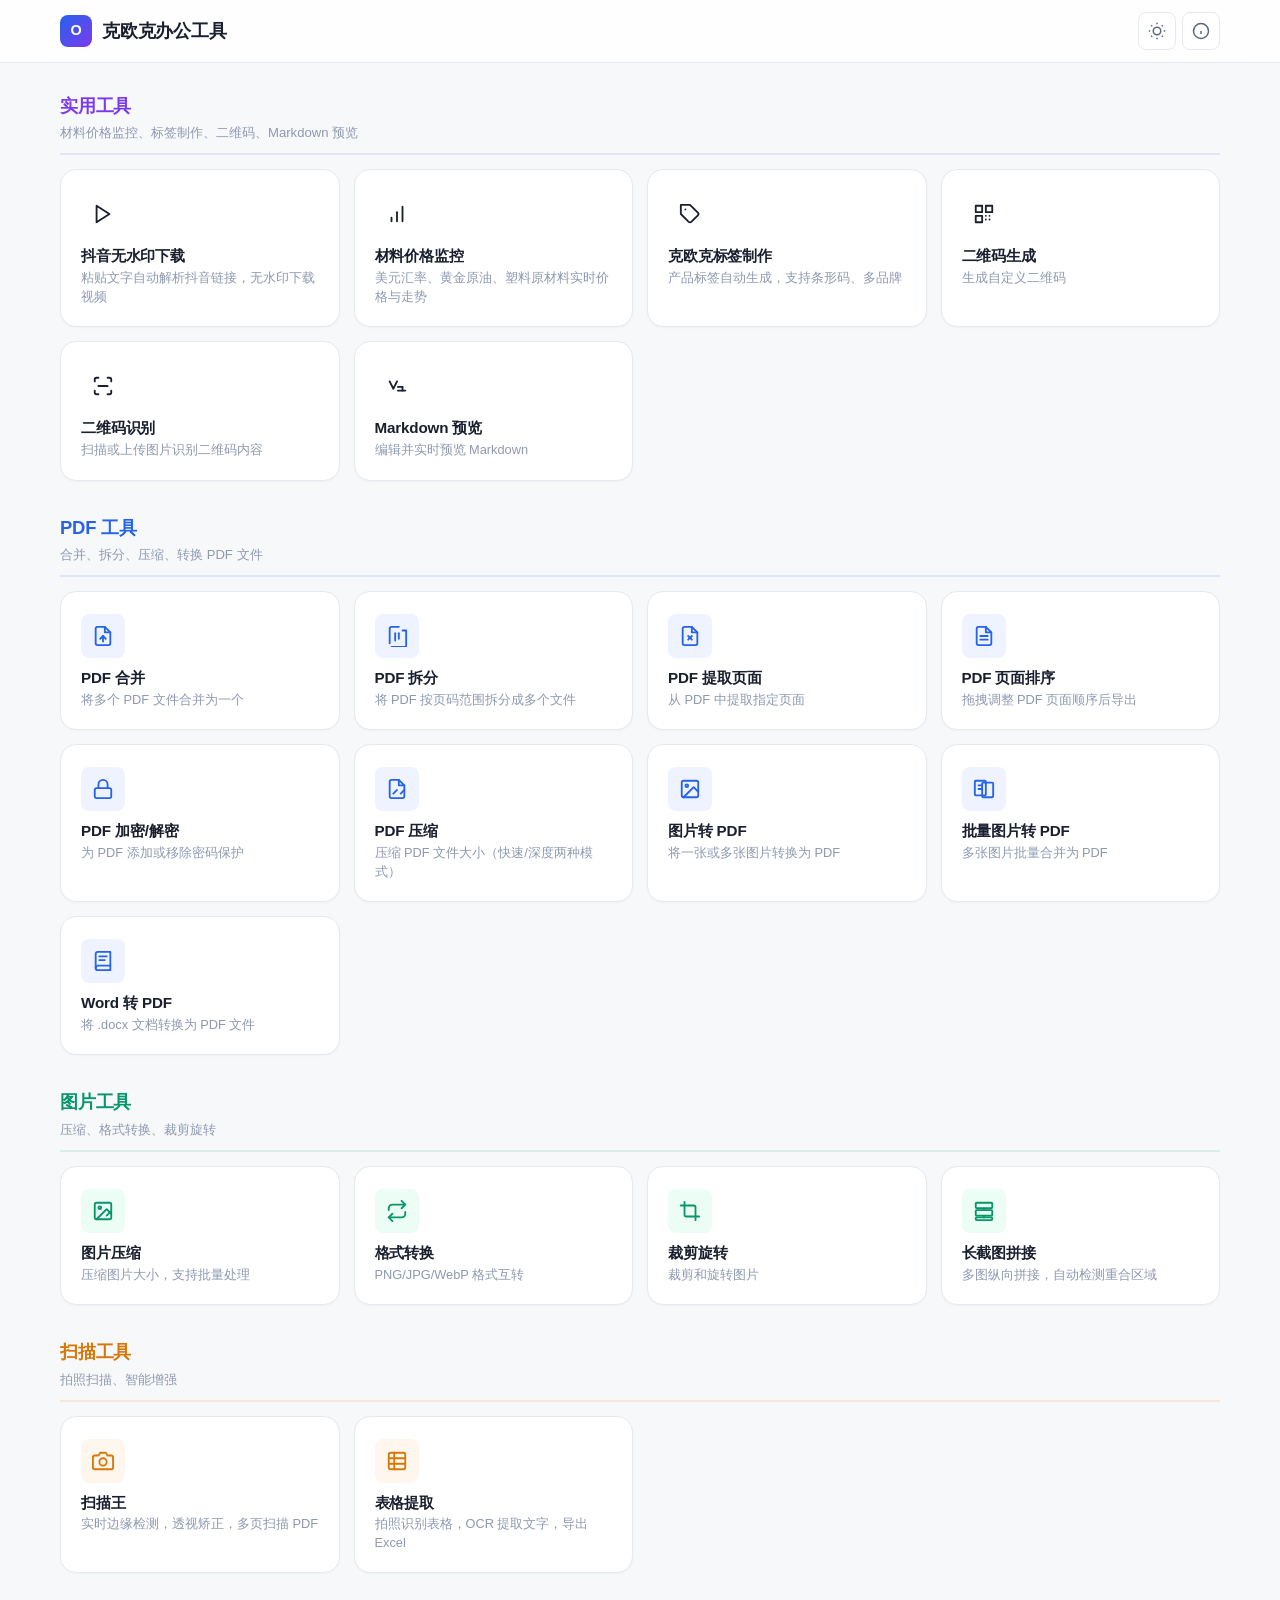
==== commit 1d788dd2: "新增抖音无水印下载工具 功能： - 粘贴含抖音链接的文字，自动解析 v.douyin.com / douyin.com/video 链接 - 多方法获取视频信息：直接解析 → oEmbed API →" ====
--- a/index.html
+++ b/index.html
@@ -11,18 +11,7 @@
   <link rel="manifest" href="manifest.json">
   <link rel="apple-touch-icon" href="assets/icons/icon-192.png">
   <link rel="stylesheet" href="css/style.css">
-  <script src="lib/pdf-lib.min.js"></script>
-  <script src="lib/pdf.min.js"></script>
-  <script src="lib/mammoth.browser.min.js"></script>
-  <script src="lib/html2canvas.min.js"></script>
-  <script src="lib/jsQR.js"></script>
-  <script src="lib/tesseract.min.js"></script>
-  <script src="lib/tesseract.worker.min.js"></script>
-  <script src="lib/xlsx.full.min.js"></script>
-  <script src="lib/qrcode.min.js"></script>
-  <script src="lib/marked.min.js"></script>
-  <script src="lib/browser-image-compression.js"></script>
-  <script src="lib/face-api.min.js"></script>
+  <!-- Libraries loaded on-demand via js/loader.js -->
 </head>
 <body>
   <header class="app-header">
@@ -70,13 +59,15 @@
         <span>扫描王（实时边缘检测+多页PDF）</span>
         <span>Word 转 PDF</span>
         <span>材料价格/标签/二维码/Markdown</span>
+        <span>抖音无水印下载</span>
       </div>
-      <p class="version-text">v2.0 · 完全离线可用 · 纯前端</p>
+      <p class="version-text">v3.1 · 完全离线可用 · 纯前端</p>
       <button class="btn btn-primary modal-close">关闭</button>
     </div>
   </div>
 
   <script src="js/utils.js"></script>
+  <script src="js/loader.js"></script>
   <script src="js/router.js"></script>
   <script src="js/tools/pdf-merge.js"></script>
   <script src="js/tools/pdf-split.js"></script>
@@ -94,6 +85,7 @@
   <script src="js/tools/qrcode-gen.js"></script>
   <script src="js/tools/qrcode-scan.js"></script>
   <script src="js/tools/markdown.js"></script>
+  <script src="js/tools/douyin-dl.js"></script>
   <script src="js/tools/table-extract.js"></script>
   <script>
     document.addEventListener('DOMContentLoaded', () => { OfficeToolkit.init(); });
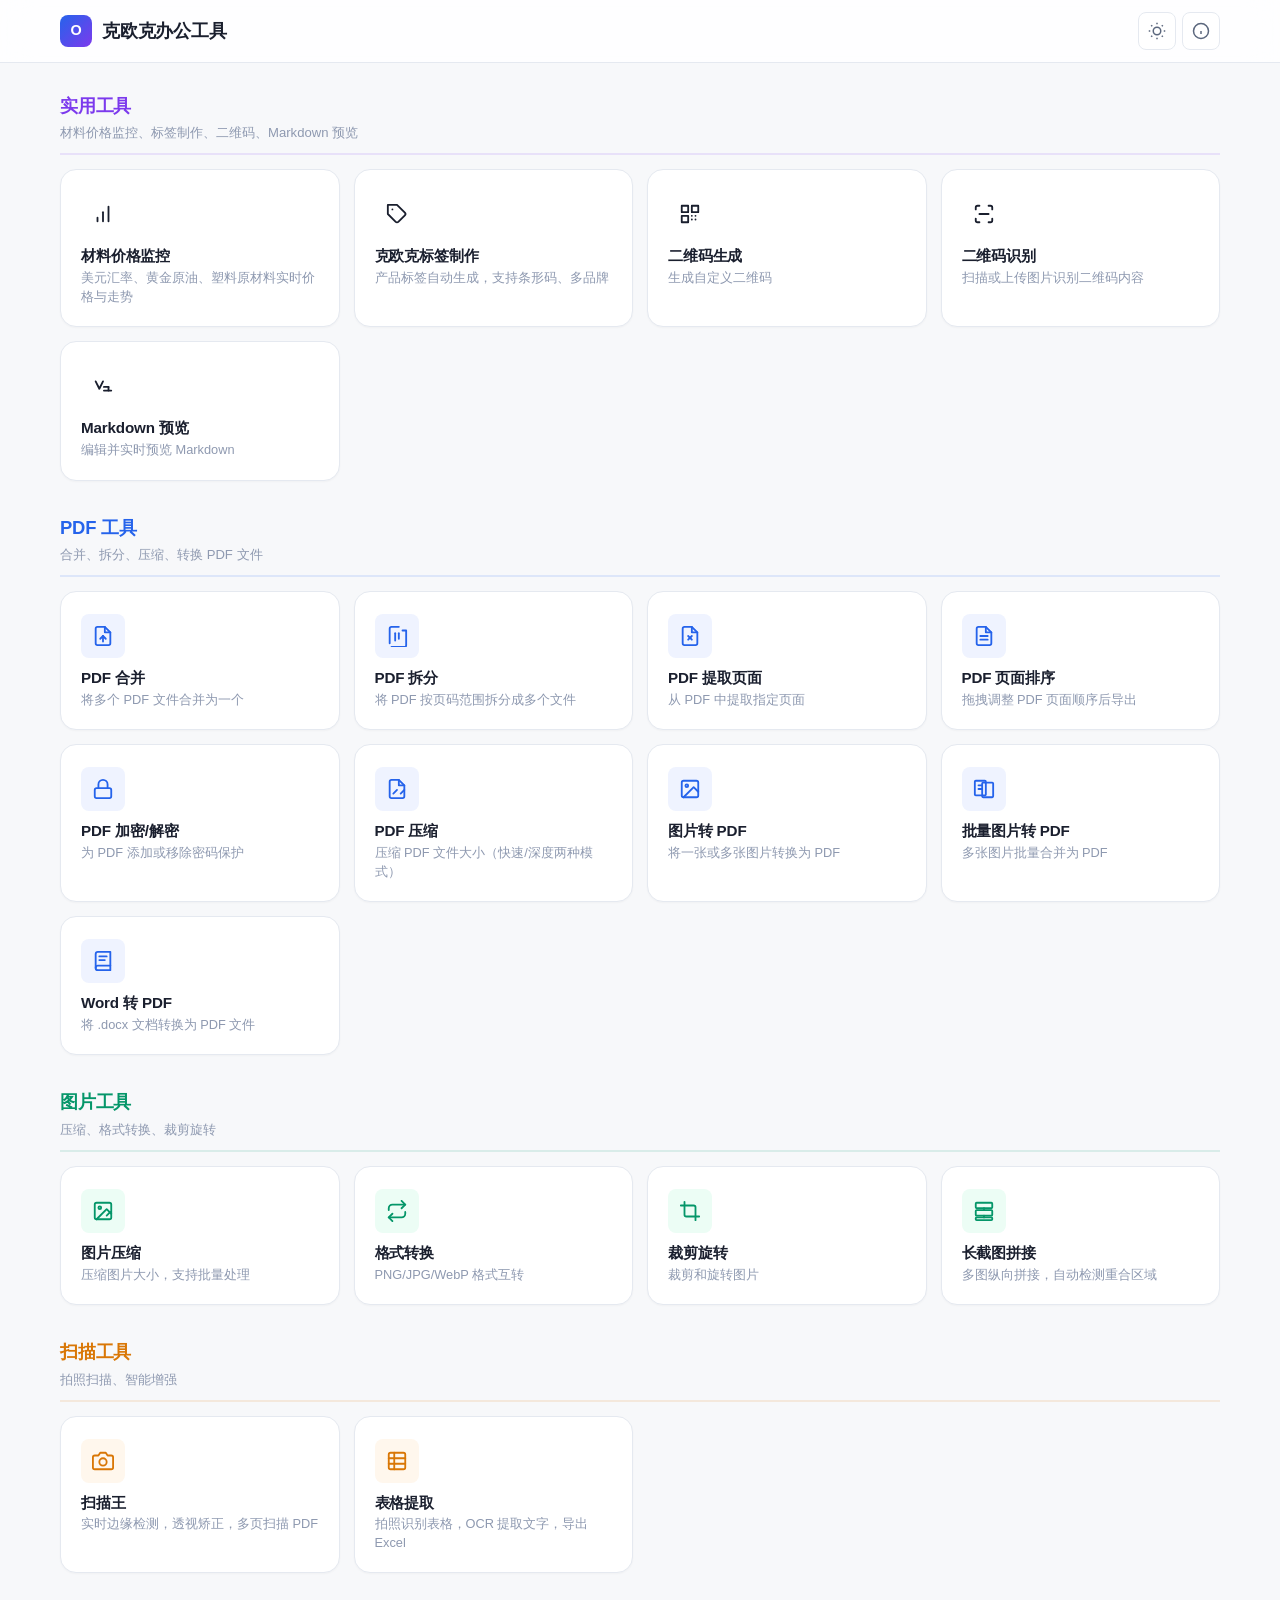
==== commit 68946450: "删除抖音下载功能和本地代理 - 移除 douyin-dl.js、proxy.py - 清理 router.js 图标和工具条目 - 清理 index.html 脚本引用和关于弹窗 - 清理 sw.js" ====
--- a/index.html
+++ b/index.html
@@ -59,7 +59,6 @@
         <span>扫描王（实时边缘检测+多页PDF）</span>
         <span>Word 转 PDF</span>
         <span>材料价格/标签/二维码/Markdown</span>
-        <span>抖音无水印下载</span>
       </div>
       <p class="version-text">v3.1 · 完全离线可用 · 纯前端</p>
       <button class="btn btn-primary modal-close">关闭</button>
@@ -85,7 +84,6 @@
   <script src="js/tools/qrcode-gen.js"></script>
   <script src="js/tools/qrcode-scan.js"></script>
   <script src="js/tools/markdown.js"></script>
-  <script src="js/tools/douyin-dl.js"></script>
   <script src="js/tools/table-extract.js"></script>
   <script>
     document.addEventListener('DOMContentLoaded', () => { OfficeToolkit.init(); });
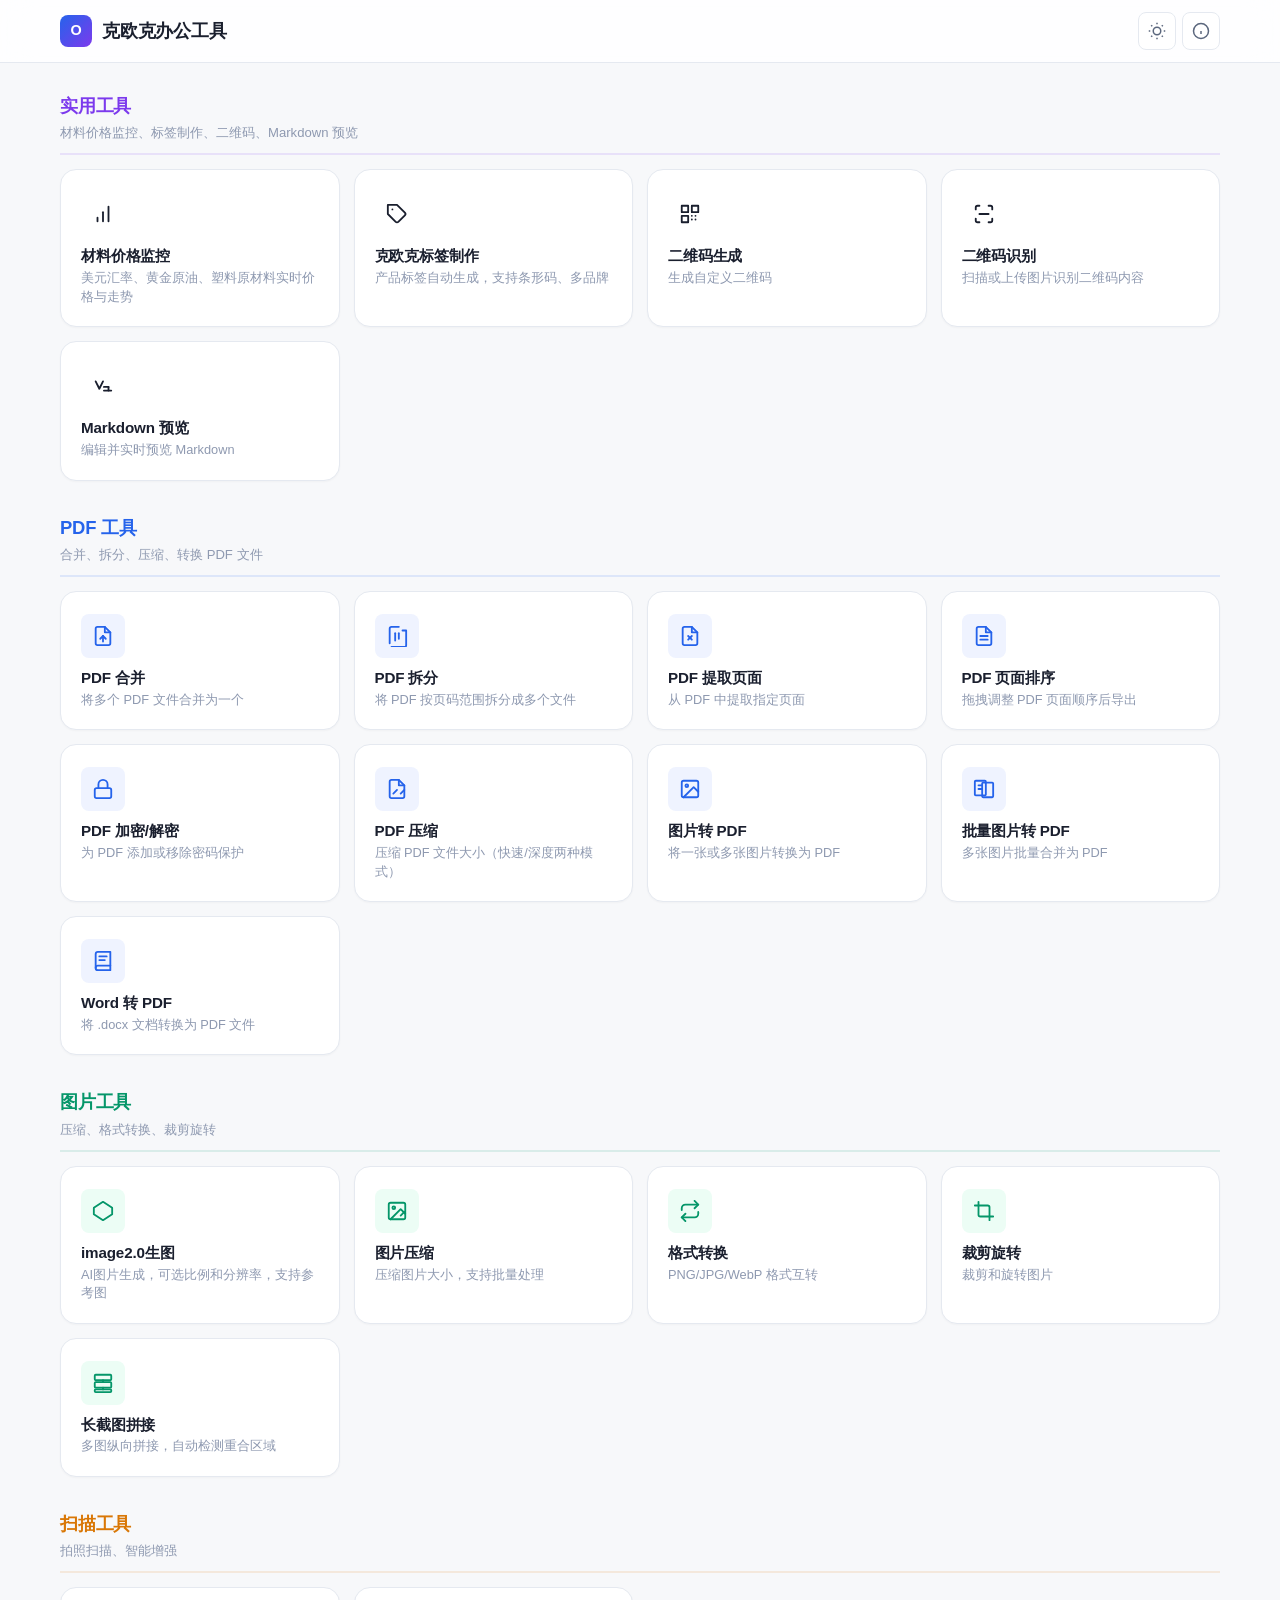
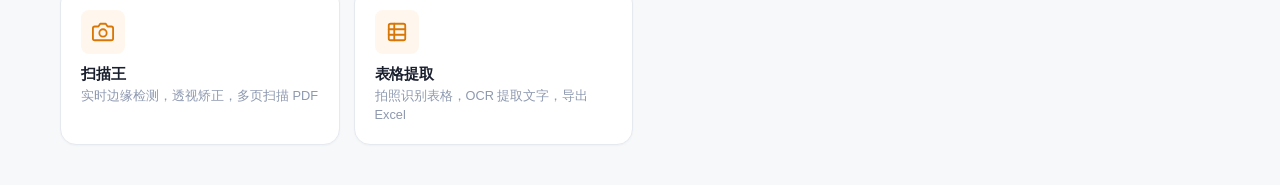
==== commit a8389339: "新增 Image2.0 生图功能（RunningHub API） 功能： - AI 图片生成，基于 ChatGPT Image 2.0 模型 - 图片比例选择: 1:1/2:3/3:2/4:3/3:4" ====
--- a/index.html
+++ b/index.html
@@ -55,12 +55,12 @@
       <div class="feature-list">
         <span>PDF 合并/拆分/加密</span>
         <span>PDF 压缩（快速/深度）</span>
-        <span>图片压缩/转换/裁剪/长截图</span>
+        <span>AI生图/图片压缩/转换/裁剪/长截图</span>
         <span>扫描王（实时边缘检测+多页PDF）</span>
         <span>Word 转 PDF</span>
         <span>材料价格/标签/二维码/Markdown</span>
       </div>
-      <p class="version-text">v3.1 · 完全离线可用 · 纯前端</p>
+      <p class="version-text">v3.2 · 完全离线可用 · 纯前端</p>
       <button class="btn btn-primary modal-close">关闭</button>
     </div>
   </div>
@@ -76,6 +76,7 @@
   <script src="js/tools/pdf-compress.js"></script>
   <script src="js/tools/img2pdf.js"></script>
   <script src="js/tools/word2pdf.js"></script>
+  <script src="js/tools/image-gen.js"></script>
   <script src="js/tools/img-compress.js"></script>
   <script src="js/tools/img-convert.js"></script>
   <script src="js/tools/img-crop.js"></script>
